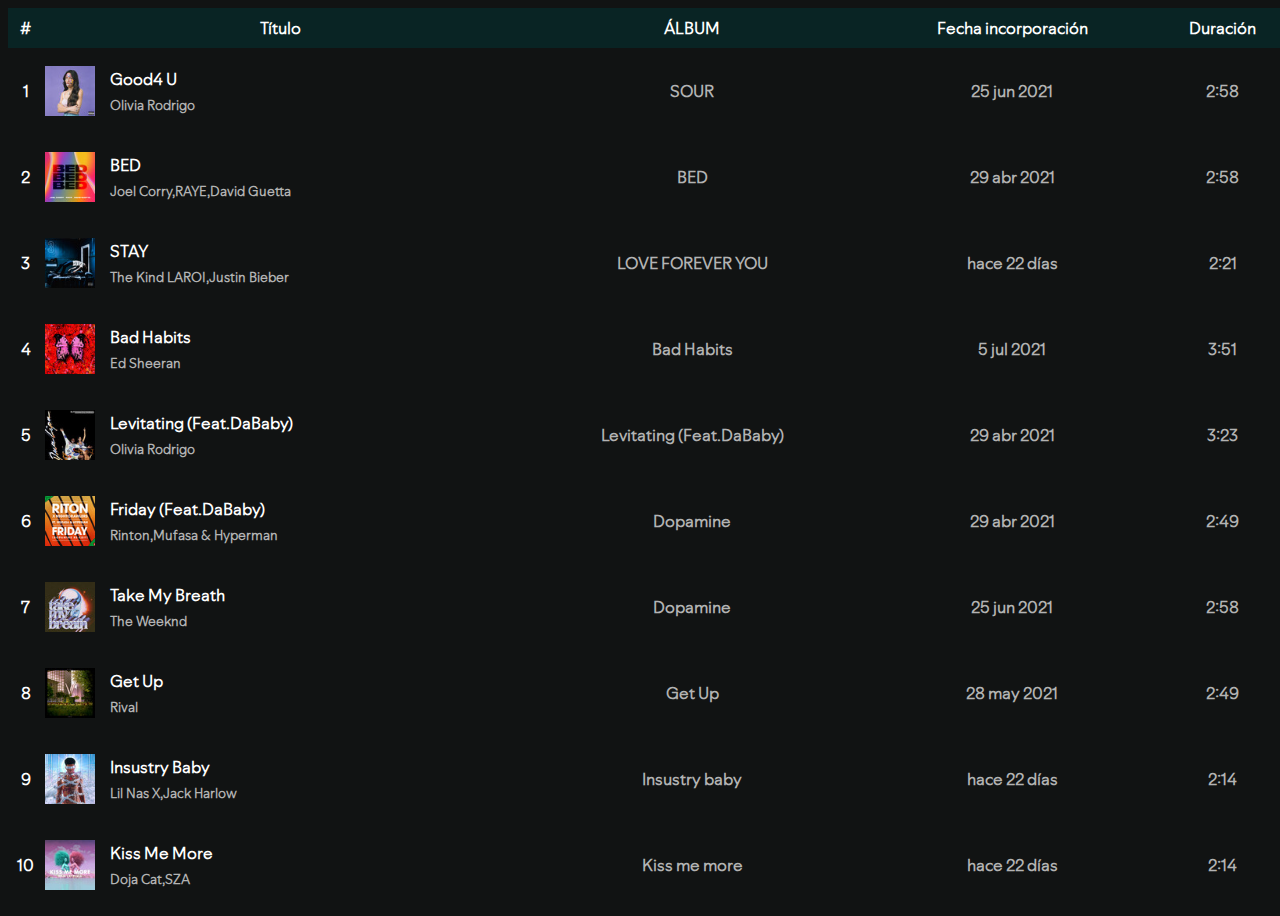
==== TablaSpotify.html @ 91614fa0 "first commit" ====
<!DOCTYPE html>
<html lang="en">
  <head>
    <meta charset="UTF-8" />
    <meta name="viewport" content="width=device-width, initial-scale=1.0" />
    <title>Spotify</title>
    <link rel="shortcut icon" href="https://m.media-amazon.com/images/I/51rttY7a+9L.png" />


    
    <style>
      @font-face {
        font-family: Spotify Mix;
        src: url(fonts/SpotifyMix-Light.ttf);
      }
      body {
        background-color: #111313;
        font-family: Spotify Mix;
      }

      table {
        height: 100vh;
        width: 100vw;
        background-color: #111313;
        color: #b3b3b3;
        border-collapse: collapse;
        text-align: center;
        font-weight: bold;
      }

      .informacion {
        background-color: #092424;
      }

      .album-content,
      .id,
      .informacion {
        color: #ffffff;
      }
      .artist {
        font-size: 80%;
        color: #b3b3b3;
      }

      .album-info {
        display: flex;
        align-items: center;
      }

      .album-info img {
        width: 50px;
        margin-right: 15px;
      }
      .title {
        padding-bottom: 7px;
      }

      .album-details {
        display: flex;
        flex-direction: column; /* indicar a flex la direccion la organización*/
        justify-content: center;
        text-align: left;
      }

      tr:hover {
        background-color: #273030;
      }
    </style>
  </head>
  <body>
    <table>
      <tr class="informacion">
        <th>#</th>
        <th>Título</th>
        <th>ÁLBUM</th>
        <th>Fecha incorporación</th>
        <th>Duración</th>
      </tr>

      <tr>
        <td class="id">1</td>
        <td class="album-content">
          <div class="album-info">
            <img src="spotify-img-start/album1.jpg" alt="Imagen" />
            <div class="album-details">
              <div class="title">Good4 U</div>
              <div class="artist">Olivia Rodrigo</div>
            </div>
          </div>
        </td>
        <td>SOUR</td>
        <td>25 jun 2021</td>
        <td>2:58</td>
      </tr>

      <tr>
        <td class="id">2</td>
        <td class="album-content">
          <div class="album-info">
            <img src="spotify-img-start/album2.jpg" alt="Imagen" />
            <div class="album-details">
              <div class="title">BED</div>
              <div class="artist">Joel Corry,RAYE,David Guetta</div>
            </div>
          </div>
        </td>
        <td>BED</td>
        <td>29 abr 2021</td>
        <td>2:58</td>
      </tr>
      <tr>
        <td class="id">3</td>
        <td class="album-content">
          <div class="album-info">
            <img src="spotify-img-start/album3.jpg" alt="Imagen" />
            <div class="album-details">
              <div class="title">STAY</div>
              <div class="artist">The Kind LAROI,Justin Bieber</div>
            </div>
          </div>
        </td>
        <td>LOVE FOREVER YOU</td>
        <td>hace 22 días</td>
        <td>2:21</td>
      </tr>
      <tr>
        <td class="id">4</td>
        <td class="album-content">
          <div class="album-info">
            <img src="spotify-img-start/album4.jpg" alt="Imagen" />
            <div class="album-details">
              <div class="title">Bad Habits</div>
              <div class="artist">Ed Sheeran</div>
            </div>
          </div>
        </td>
        <td>Bad Habits</td>
        <td>5 jul 2021</td>
        <td>3:51</td>
      </tr>
      <tr>
        <td class="id">5</td>
        <td class="album-content">
          <div class="album-info">
            <img src="spotify-img-start/album5.jpg" alt="Imagen" />
            <div class="album-details">
              <div class="title">Levitating (Feat.DaBaby)</div>
              <div class="artist">Olivia Rodrigo</div>
            </div>
          </div>
        </td>
        <td>Levitating (Feat.DaBaby)</td>
        <td>29 abr 2021</td>
        <td>3:23</td>
      </tr>
      <tr>
        <td class="id">6</td>
        <td class="album-content">
          <div class="album-info">
            <img src="spotify-img-start/album6.jpg" alt="Imagen" />
            <div class="album-details">
              <div class="title">Friday (Feat.DaBaby)</div>
              <div class="artist">Rinton,Mufasa & Hyperman</div>
            </div>
          </div>
        </td>
        <td>Dopamine</td>
        <td>29 abr 2021</td>
        <td>2:49</td>
      </tr>

      <tr>
        <td class="id">7</td>
        <td class="album-content">
          <div class="album-info">
            <img src="spotify-img-start/album7.jpg" alt="Imagen" />
            <div class="album-details">
              <div class="title">Take My Breath</div>
              <div class="artist">The Weeknd</div>
            </div>
          </div>
        </td>
        <td>Dopamine</td>
        <td>25 jun 2021</td>
        <td>2:58</td>
      </tr>
      <tr>
        <td class="id">8</td>
        <td class="album-content">
          <div class="album-info">
            <img src="spotify-img-start/album8.jpg" alt="Imagen" />
            <div class="album-details">
              <div class="title">Get Up</div>
              <div class="artist">Rival</div>
            </div>
          </div>
        </td>
        <td>Get Up</td>
        <td>28 may 2021</td>
        <td>2:49</td>
      </tr>
      <tr>
        <td class="id">9</td>
        <td class="album-content">
          <div class="album-info">
            <img src="spotify-img-start/album9.jpg" alt="Imagen" />
            <div class="album-details">
              <div class="title">Insustry Baby</div>
              <div class="artist">Lil Nas X,Jack Harlow</div>
            </div>
          </div>
        </td>
        <td>Insustry baby</td>
        <td>hace 22 días</td>
        <td>2:14</td>
      </tr>
      <tr>
        <td class="id">10</td>
        <td class="album-content">
          <div class="album-info">
            <img src="spotify-img-start/album10.jpg" alt="Imagen" />
            <div class="album-details">
              <div class="title">Kiss Me More</div>
              <div class="artist">Doja Cat,SZA</div>
            </div>
          </div>
        </td>
        <td>Kiss me more</td>
        <td>hace 22 días</td>
        <td>2:14</td>
      </tr>
     
    </table>
  </body>
</html>
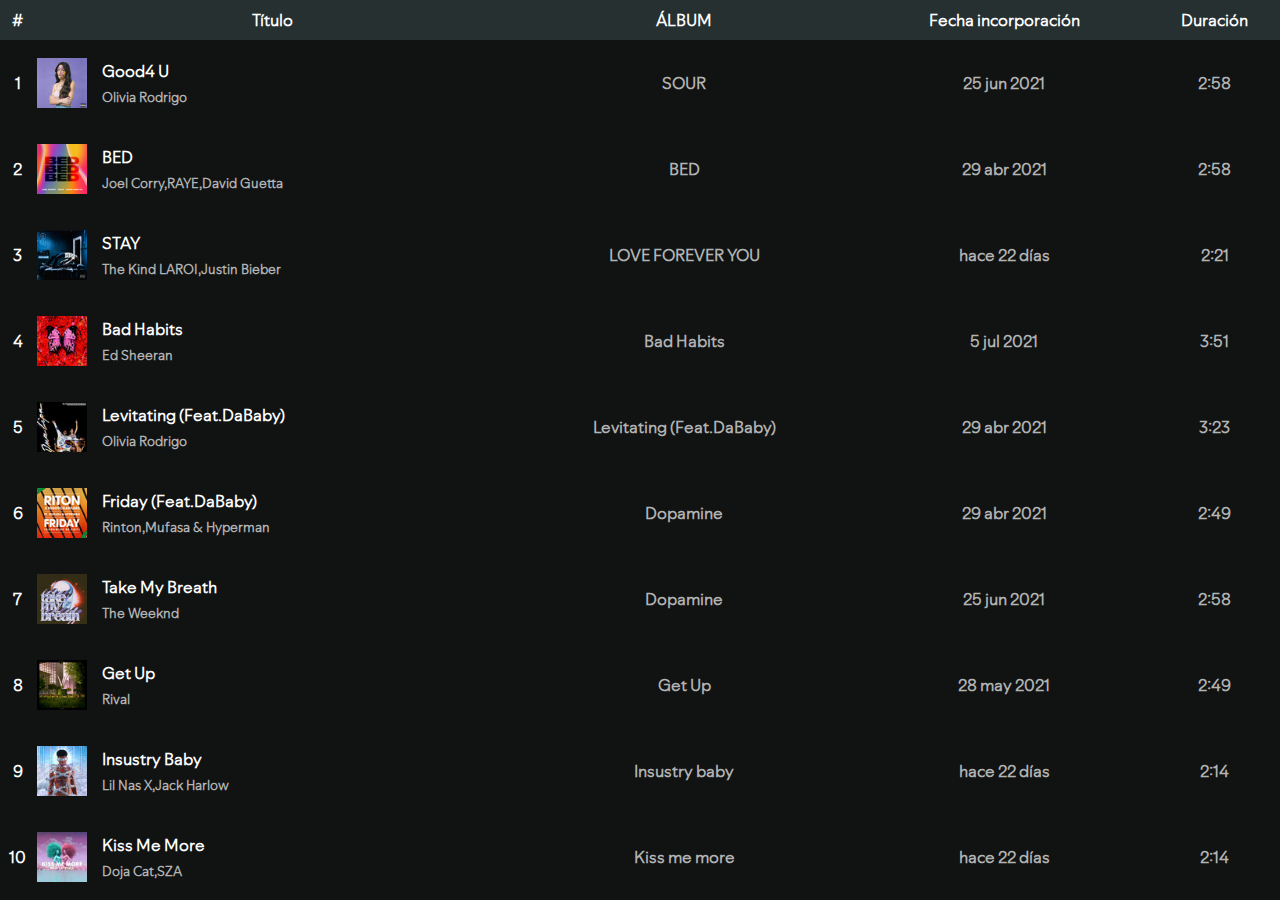
==== commit be4c268d: "EjercicioPaisajes" ====
--- a/TablaSpotify.html
+++ b/TablaSpotify.html
@@ -16,6 +16,8 @@
       body {
         background-color: #111313;
         font-family: Spotify Mix;
+        margin: 0;
+
       }
 
       table {
